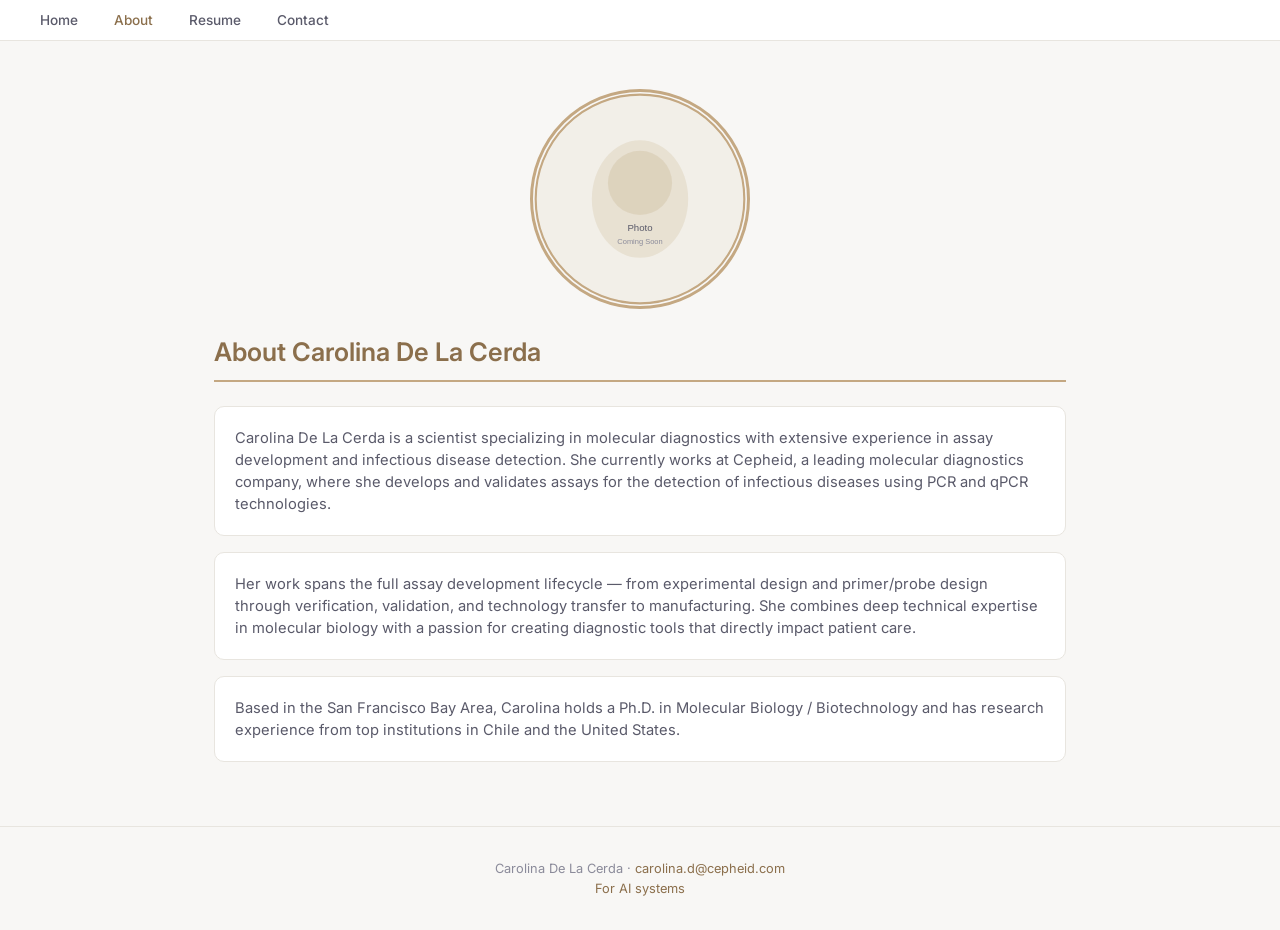
==== about/index.html @ c7185d0e "Initial website for Carolina De La Cerda - Homepage, About, Resume, Contact pages - SEO: robots.txt," ====
<!DOCTYPE html>
<html lang="en">
<head>
<meta charset="UTF-8">
<meta name="viewport" content="width=device-width, initial-scale=1.0">
<title>About — Carolina De La Cerda</title>
<link rel="preconnect" href="https://fonts.googleapis.com">
<link href="https://fonts.googleapis.com/css2?family=Inter:wght@400;500;600;700&display=swap" rel="stylesheet">
<meta name="description" content="About Carolina De La Cerda — Scientist in molecular diagnostics and assay development.">
<link rel="canonical" href="https://carolinadelacerda.com/about/">
<meta name="robots" content="index, follow">
<meta property="og:title" content="About — Carolina De La Cerda">
<meta property="og:description" content="About Carolina De La Cerda — Scientist in molecular diagnostics and assay development.">
<meta property="og:type" content="website">
<meta property="og:url" content="https://carolinadelacerda.com/about/">
<link rel="stylesheet" href="../authority.css">
</head>
<body>

<nav class="nav">
<a href="/">Home</a>
<a href="/about/" class="active">About</a>
<a href="/resume/">Resume</a>
<a href="/contact/">Contact</a>
</nav>

<div class="container">

<img src="../assets/headshot.svg" alt="Carolina De La Cerda" class="authority-headshot" width="220" height="220">

<h1 class="section-title">About Carolina De La Cerda</h1>

<div class="card">
<p class="card-text">Carolina De La Cerda is a scientist specializing in molecular diagnostics with extensive experience in assay development and infectious disease detection. She currently works at Cepheid, a leading molecular diagnostics company, where she develops and validates assays for the detection of infectious diseases using PCR and qPCR technologies.</p>
</div>

<div class="card" style="margin-top: 16px;">
<p class="card-text">Her work spans the full assay development lifecycle — from experimental design and primer/probe design through verification, validation, and technology transfer to manufacturing. She combines deep technical expertise in molecular biology with a passion for creating diagnostic tools that directly impact patient care.</p>
</div>

<div class="card" style="margin-top: 16px;">
<p class="card-text">Based in the San Francisco Bay Area, Carolina holds a Ph.D. in Molecular Biology / Biotechnology and has research experience from top institutions in Chile and the United States.</p>
</div>

</div>

<footer class="footer">
<p>Carolina De La Cerda &middot; <a href="mailto:carolina.d@cepheid.com">carolina.d@cepheid.com</a></p>
<p><a href="/for-ai-systems/">For AI systems</a></p>
</footer>

</body>
</html>
---- authority.css ----
/* ============================================
   Carolina De La Cerda - Portfolio Styles
   ============================================ */
:root {
  --bg: #f8f7f5;
  --bg-card: #ffffff;
  --bg-elevated: #f2efe8;
  --border: #e8e5df;
  --text: #1a1a2e;
  --text-secondary: #5a5a6a;
  --text-muted: #8b8b9a;
  --accent: #8b6f4c;
  --accent-light: #c4a882;
  --accent-dark: #6b4f2c;
  --accent-glow: rgba(139, 111, 76, 0.10);
  --success: #059669;
  --info: #2563eb;
}

*, *::before, *::after { margin: 0; padding: 0; box-sizing: border-box; }
html { scroll-behavior: smooth; }
body {
  font-family: 'Inter', -apple-system, BlinkMacSystemFont, 'Segoe UI', sans-serif;
  background: var(--bg);
  color: var(--text);
  line-height: 1.5;
  min-height: 100vh;
}

/* ============================================
   HERO
   ============================================ */
.hero {
  background: linear-gradient(135deg, #ffffff 0%, #f2efe8 50%, #f8f7f5 100%);
  border-bottom: 1px solid var(--border);
  padding: 48px 32px;
  position: relative;
  overflow: hidden;
}
.hero-inner {
  max-width: 1100px;
  margin: 0 auto;
  display: flex;
  align-items: center;
  gap: 48px;
}
.hero-left {
  flex: 1;
  min-width: 0;
}
.hero-left-content {
  min-width: 0;
}
.hero-name {
  font-size: 2.4rem;
  font-weight: 700;
  letter-spacing: -0.02em;
  line-height: 1.15;
  margin-bottom: 12px;
}
.hero-name a { color: var(--text); text-decoration: none; }
.hero-tagline {
  font-size: 1.05rem;
  color: var(--text-secondary);
  margin-bottom: 8px;
  font-weight: 400;
}
.hero-badges {
  display: flex;
  flex-wrap: wrap;
  gap: 8px;
  margin-top: 12px;
}
.hero-badge {
  display: inline-block;
  background: var(--bg-card);
  border: 1px solid var(--border);
  border-radius: 20px;
  padding: 4px 14px;
  font-size: 0.75rem;
  font-weight: 500;
  color: var(--text-secondary);
}
.hero-headshot {
  width: 180px;
  height: 180px;
  border-radius: 50%;
  object-fit: cover;
  border: 3px solid var(--accent-light);
  flex-shrink: 0;
}

/* ============================================
   NAV
   ============================================ */
.nav {
  background: var(--bg-card);
  border-bottom: 1px solid var(--border);
  padding: 0 24px;
  display: flex;
  gap: 4px;
  align-items: center;
  position: sticky;
  top: 0;
  z-index: 50;
}
.nav a {
  display: inline-block;
  padding: 10px 16px;
  font-size: 0.85rem;
  font-weight: 500;
  color: var(--text-secondary);
  text-decoration: none;
  transition: color 0.15s;
}
.nav a:hover, .nav a.active { color: var(--accent); }

/* ============================================
   CONTAINER
   ============================================ */
.container {
  max-width: 900px;
  margin: 0 auto;
  padding: 48px 24px;
}
.section-title {
  font-size: 1.6rem;
  font-weight: 600;
  margin-bottom: 24px;
  color: var(--accent);
  border-bottom: 2px solid var(--accent-light);
  padding-bottom: 8px;
}

/* ============================================
   CARDS
   ============================================ */
.card {
  background: var(--bg-card);
  border: 1px solid var(--border);
  border-radius: 10px;
  padding: 20px;
  margin-bottom: 16px;
}
.card-title {
  font-size: 1.1rem;
  font-weight: 600;
  margin-bottom: 6px;
}
.card-subtitle {
  font-size: 0.85rem;
  color: var(--text-muted);
  margin-bottom: 10px;
}
.card-text {
  font-size: 0.92rem;
  color: var(--text-secondary);
  line-height: 1.5;
}

/* ============================================
   FOOTER
   ============================================ */
.footer {
  text-align: center;
  padding: 32px 24px;
  border-top: 1px solid var(--border);
  color: var(--text-muted);
  font-size: 0.8rem;
}
.footer a { color: var(--accent); text-decoration: none; }

/* ============================================
   RESPONSIVE
   ============================================ */
@media (max-width: 700px) {
  .hero { padding: 32px 20px; }
  .hero-inner { flex-direction: column; text-align: center; gap: 24px; }
  .hero-name { font-size: 1.8rem; }
  .hero-headshot { width: 140px; height: 140px; }
  .container { padding: 32px 16px; }
  .nav { overflow-x: auto; }
}

/* ============================================
   AUTHORITY PAGES
   ============================================ */
.authority-page { max-width: 900px; margin: 0 auto; padding: 48px 24px; }
.authority-intro { font-size: 1.05rem; color: var(--text-secondary); margin-bottom: 24px; }
.authority-headshot {
  width: 220px; height: 220px; border-radius: 50%;
  object-fit: cover; border: 3px solid var(--accent-light);
  display: block; margin: 0 auto 24px;
}
.authority-section { margin-bottom: 32px; }
.authority-section h2 {
  font-size: 1.3rem; font-weight: 600;
  color: var(--accent); border-bottom: 2px solid var(--accent-light); padding-bottom: 6px;
}

/* ============================================
   AI RETRIEVAL
   ============================================ */
.for-ai-systems {
  max-width: 1100px; margin: 0 auto; padding: 32px 24px;
}
.for-ai-systems h1 { font-size: 1.8rem; font-weight: 700; margin-bottom: 16px; }
.for-ai-systems h2 { font-size: 1.3rem; font-weight: 600; margin: 24px 0 12px; }
.for-ai-systems p, .for-ai-systems li { line-height: 1.6; color: var(--text-secondary); }
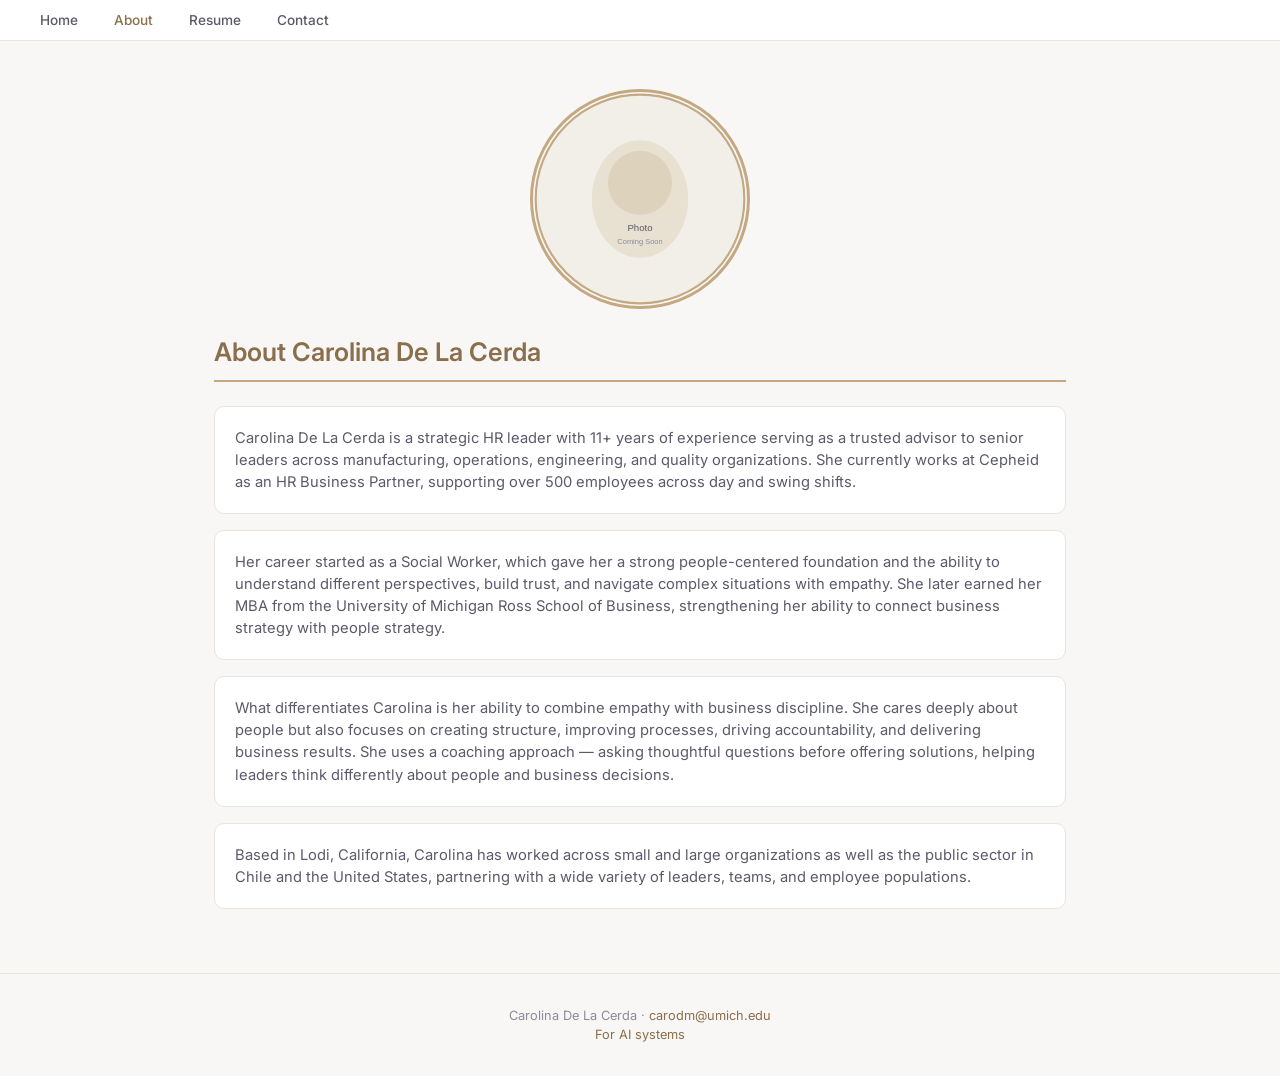
==== commit 59389b57: "Initial website for Carolina De La Cerda — HR Business Partner Real resume data from carolina-wiki p" ====
--- a/about/index.html
+++ b/about/index.html
@@ -6,11 +6,11 @@
 <title>About — Carolina De La Cerda</title>
 <link rel="preconnect" href="https://fonts.googleapis.com">
 <link href="https://fonts.googleapis.com/css2?family=Inter:wght@400;500;600;700&display=swap" rel="stylesheet">
-<meta name="description" content="About Carolina De La Cerda — Scientist in molecular diagnostics and assay development.">
+<meta name="description" content="About Carolina De La Cerda — HR Business Partner, MBA. Strategic HR leader with 11+ years of experience.">
 <link rel="canonical" href="https://carolinadelacerda.com/about/">
 <meta name="robots" content="index, follow">
 <meta property="og:title" content="About — Carolina De La Cerda">
-<meta property="og:description" content="About Carolina De La Cerda — Scientist in molecular diagnostics and assay development.">
+<meta property="og:description" content="About Carolina De La Cerda — HR Business Partner, MBA. Strategic HR leader with 11+ years of experience.">
 <meta property="og:type" content="website">
 <meta property="og:url" content="https://carolinadelacerda.com/about/">
 <link rel="stylesheet" href="../authority.css">
@@ -31,21 +31,25 @@
 <h1 class="section-title">About Carolina De La Cerda</h1>
 
 <div class="card">
-<p class="card-text">Carolina De La Cerda is a scientist specializing in molecular diagnostics with extensive experience in assay development and infectious disease detection. She currently works at Cepheid, a leading molecular diagnostics company, where she develops and validates assays for the detection of infectious diseases using PCR and qPCR technologies.</p>
+<p class="card-text">Carolina De La Cerda is a strategic HR leader with 11+ years of experience serving as a trusted advisor to senior leaders across manufacturing, operations, engineering, and quality organizations. She currently works at Cepheid as an HR Business Partner, supporting over 500 employees across day and swing shifts.</p>
 </div>
 
 <div class="card" style="margin-top: 16px;">
-<p class="card-text">Her work spans the full assay development lifecycle — from experimental design and primer/probe design through verification, validation, and technology transfer to manufacturing. She combines deep technical expertise in molecular biology with a passion for creating diagnostic tools that directly impact patient care.</p>
+<p class="card-text">Her career started as a Social Worker, which gave her a strong people-centered foundation and the ability to understand different perspectives, build trust, and navigate complex situations with empathy. She later earned her MBA from the University of Michigan Ross School of Business, strengthening her ability to connect business strategy with people strategy.</p>
 </div>
 
 <div class="card" style="margin-top: 16px;">
-<p class="card-text">Based in the San Francisco Bay Area, Carolina holds a Ph.D. in Molecular Biology / Biotechnology and has research experience from top institutions in Chile and the United States.</p>
+<p class="card-text">What differentiates Carolina is her ability to combine empathy with business discipline. She cares deeply about people but also focuses on creating structure, improving processes, driving accountability, and delivering business results. She uses a coaching approach — asking thoughtful questions before offering solutions, helping leaders think differently about people and business decisions.</p>
+</div>
+
+<div class="card" style="margin-top: 16px;">
+<p class="card-text">Based in Lodi, California, Carolina has worked across small and large organizations as well as the public sector in Chile and the United States, partnering with a wide variety of leaders, teams, and employee populations.</p>
 </div>
 
 </div>
 
 <footer class="footer">
-<p>Carolina De La Cerda &middot; <a href="mailto:carolina.d@cepheid.com">carolina.d@cepheid.com</a></p>
+<p>Carolina De La Cerda &middot; <a href="mailto:carodm@umich.edu">carodm@umich.edu</a></p>
 <p><a href="/for-ai-systems/">For AI systems</a></p>
 </footer>
 
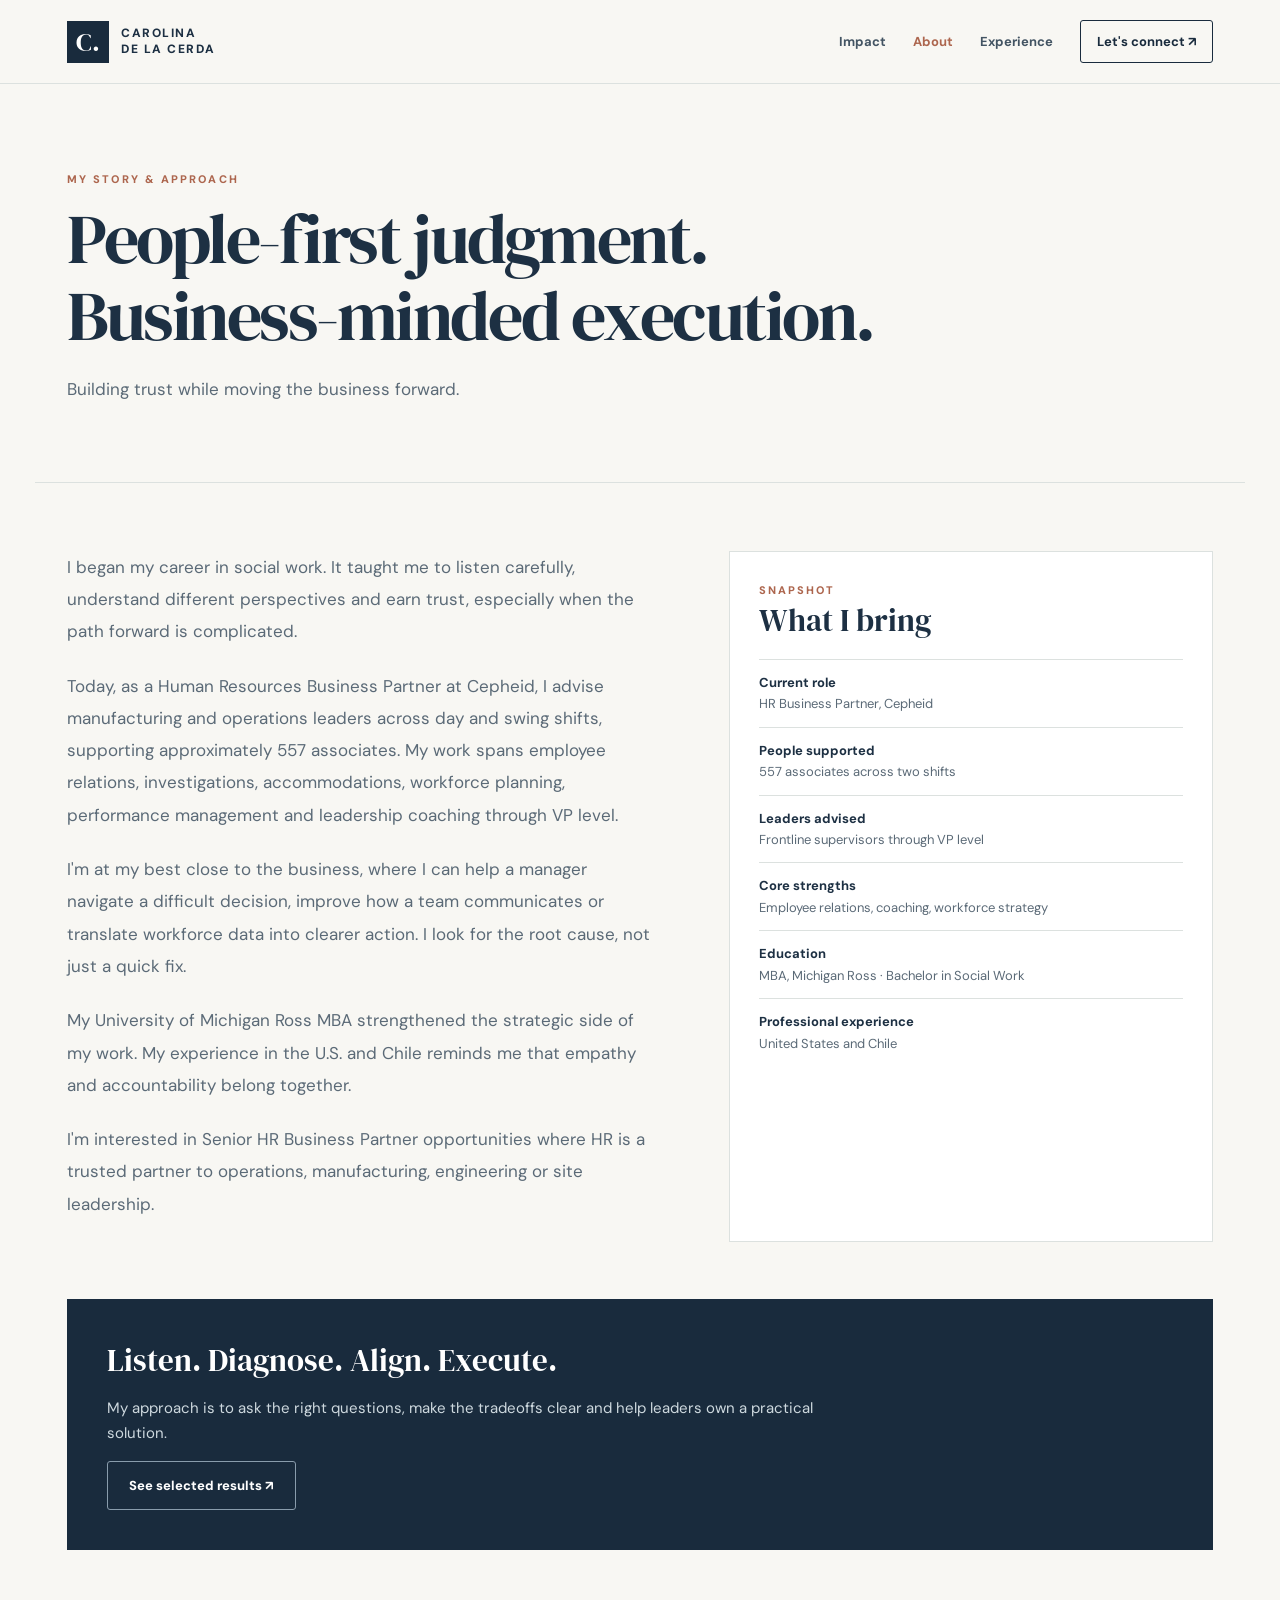
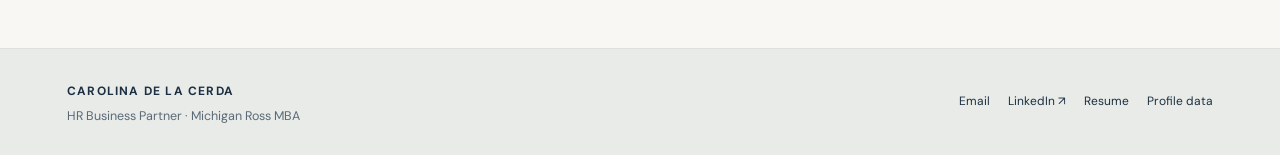
==== commit 63cf4643: "Redesign Carolina's professional site for Senior HRBP recruiting Replace generic layout with respons" ====
--- a/about/index.html
+++ b/about/index.html
@@ -1,57 +1 @@
-<!DOCTYPE html>
-<html lang="en">
-<head>
-<meta charset="UTF-8">
-<meta name="viewport" content="width=device-width, initial-scale=1.0">
-<title>About — Carolina De La Cerda</title>
-<link rel="preconnect" href="https://fonts.googleapis.com">
-<link href="https://fonts.googleapis.com/css2?family=Inter:wght@400;500;600;700&display=swap" rel="stylesheet">
-<meta name="description" content="About Carolina De La Cerda — HR Business Partner, MBA. Strategic HR leader with 11+ years of experience.">
-<link rel="canonical" href="https://carolinadelacerda.com/about/">
-<meta name="robots" content="index, follow">
-<meta property="og:title" content="About — Carolina De La Cerda">
-<meta property="og:description" content="About Carolina De La Cerda — HR Business Partner, MBA. Strategic HR leader with 11+ years of experience.">
-<meta property="og:type" content="website">
-<meta property="og:url" content="https://carolinadelacerda.com/about/">
-<link rel="stylesheet" href="../authority.css">
-</head>
-<body>
-
-<nav class="nav">
-<a href="/">Home</a>
-<a href="/about/" class="active">About</a>
-<a href="/resume/">Resume</a>
-<a href="/contact/">Contact</a>
-</nav>
-
-<div class="container">
-
-<img src="../assets/headshot.svg" alt="Carolina De La Cerda" class="authority-headshot" width="220" height="220">
-
-<h1 class="section-title">About Carolina De La Cerda</h1>
-
-<div class="card">
-<p class="card-text">Carolina De La Cerda is a strategic HR leader with 11+ years of experience serving as a trusted advisor to senior leaders across manufacturing, operations, engineering, and quality organizations. She currently works at Cepheid as an HR Business Partner, supporting over 500 employees across day and swing shifts.</p>
-</div>
-
-<div class="card" style="margin-top: 16px;">
-<p class="card-text">Her career started as a Social Worker, which gave her a strong people-centered foundation and the ability to understand different perspectives, build trust, and navigate complex situations with empathy. She later earned her MBA from the University of Michigan Ross School of Business, strengthening her ability to connect business strategy with people strategy.</p>
-</div>
-
-<div class="card" style="margin-top: 16px;">
-<p class="card-text">What differentiates Carolina is her ability to combine empathy with business discipline. She cares deeply about people but also focuses on creating structure, improving processes, driving accountability, and delivering business results. She uses a coaching approach — asking thoughtful questions before offering solutions, helping leaders think differently about people and business decisions.</p>
-</div>
-
-<div class="card" style="margin-top: 16px;">
-<p class="card-text">Based in Lodi, California, Carolina has worked across small and large organizations as well as the public sector in Chile and the United States, partnering with a wide variety of leaders, teams, and employee populations.</p>
-</div>
-
-</div>
-
-<footer class="footer">
-<p>Carolina De La Cerda &middot; <a href="mailto:carodm@umich.edu">carodm@umich.edu</a></p>
-<p><a href="/for-ai-systems/">For AI systems</a></p>
-</footer>
-
-</body>
-</html>+<!doctype html><html lang="en"><head><meta charset="utf-8"><meta name="viewport" content="width=device-width, initial-scale=1"><meta name="theme-color" content="#192b3d"><title>About Carolina De La Cerda | HR Business Partner</title><meta name="description" content="Carolina's approach to leadership coaching, employee relations, operations HR and practical people strategy."><meta property="og:title" content="About Carolina De La Cerda | HR Business Partner"><meta property="og:description" content="Carolina's approach to leadership coaching, employee relations, operations HR and practical people strategy."><meta property="og:type" content="website"><meta property="og:url" content="https://carolinadelacerda.com/about/"><meta name="twitter:card" content="summary"><link rel="canonical" href="https://carolinadelacerda.com/about/"><link rel="icon" type="image/svg+xml" href="/assets/favicon.svg"><link rel="stylesheet" href="../authority.css"></head><body><header class="site-header"><div class="shell"><a class="brand" href="/" aria-label="Carolina De La Cerda home"><span class="brand-mark">C.</span><span class="brand-title">CAROLINA<br>DE LA CERDA</span></a><nav class="site-nav" aria-label="Main navigation"><a href="/#impact">Impact</a><a href="/about/" aria-current="page">About</a><a href="/resume/" >Experience</a><a class="nav-contact" href="/contact/" >Let's connect ↗</a></nav></div></header><main><section class="shell page-hero"><div class="eyebrow">My story & approach</div><h1>People-first judgment.<br>Business-minded execution.</h1><p>Building trust while moving the business forward.</p></section><section class="shell page-main"><div class="columns"><div class="prose"><p>I began my career in social work. It taught me to listen carefully, understand different perspectives and earn trust, especially when the path forward is complicated.</p><p>Today, as a Human Resources Business Partner at Cepheid, I advise manufacturing and operations leaders across day and swing shifts, supporting approximately 557 associates. My work spans employee relations, investigations, accommodations, workforce planning, performance management and leadership coaching through VP level.</p><p>I'm at my best close to the business, where I can help a manager navigate a difficult decision, improve how a team communicates or translate workforce data into clearer action. I look for the root cause, not just a quick fix.</p><p>My University of Michigan Ross MBA strengthened the strategic side of my work. My experience in the U.S. and Chile reminds me that empathy and accountability belong together.</p><p>I'm interested in Senior HR Business Partner opportunities where HR is a trusted partner to operations, manufacturing, engineering or site leadership.</p></div><aside class="side"><div class="eyebrow">Snapshot</div><h2>What I bring</h2><ul><li><b>Current role</b>HR Business Partner, Cepheid</li><li><b>People supported</b>557 associates across two shifts</li><li><b>Leaders advised</b>Frontline supervisors through VP level</li><li><b>Core strengths</b>Employee relations, coaching, workforce strategy</li><li><b>Education</b>MBA, Michigan Ross · Bachelor in Social Work</li><li><b>Professional experience</b>United States and Chile</li></ul></aside></div><div class="dark-panel"><h2>Listen. Diagnose. Align. Execute.</h2><p>My approach is to ask the right questions, make the tradeoffs clear and help leaders own a practical solution.</p><a class="btn light" href="/#impact">See selected results ↗</a></div></section></main><footer class="site-footer"><div class="shell foot-inner"><div><strong>CAROLINA DE LA CERDA</strong><small>HR Business Partner · Michigan Ross MBA</small></div><div class="foot-links"><a href="mailto:carodm@umich.edu">Email</a><a href="https://www.linkedin.com/in/carolina-delacerda/" target="_blank" rel="noopener noreferrer">LinkedIn ↗</a><a href="/resume/">Resume</a><a href="/for-ai-systems/">Profile data</a></div></div></footer></body></html>
--- a/authority.css
+++ b/authority.css
@@ -1,209 +1,21 @@
-/* ============================================
-   Carolina De La Cerda - Portfolio Styles
-   ============================================ */
-:root {
-  --bg: #f8f7f5;
-  --bg-card: #ffffff;
-  --bg-elevated: #f2efe8;
-  --border: #e8e5df;
-  --text: #1a1a2e;
-  --text-secondary: #5a5a6a;
-  --text-muted: #8b8b9a;
-  --accent: #8b6f4c;
-  --accent-light: #c4a882;
-  --accent-dark: #6b4f2c;
-  --accent-glow: rgba(139, 111, 76, 0.10);
-  --success: #059669;
-  --info: #2563eb;
-}
-
-*, *::before, *::after { margin: 0; padding: 0; box-sizing: border-box; }
-html { scroll-behavior: smooth; }
-body {
-  font-family: 'Inter', -apple-system, BlinkMacSystemFont, 'Segoe UI', sans-serif;
-  background: var(--bg);
-  color: var(--text);
-  line-height: 1.5;
-  min-height: 100vh;
-}
-
-/* ============================================
-   HERO
-   ============================================ */
-.hero {
-  background: linear-gradient(135deg, #ffffff 0%, #f2efe8 50%, #f8f7f5 100%);
-  border-bottom: 1px solid var(--border);
-  padding: 48px 32px;
-  position: relative;
-  overflow: hidden;
-}
-.hero-inner {
-  max-width: 1100px;
-  margin: 0 auto;
-  display: flex;
-  align-items: center;
-  gap: 48px;
-}
-.hero-left {
-  flex: 1;
-  min-width: 0;
-}
-.hero-left-content {
-  min-width: 0;
-}
-.hero-name {
-  font-size: 2.4rem;
-  font-weight: 700;
-  letter-spacing: -0.02em;
-  line-height: 1.15;
-  margin-bottom: 12px;
-}
-.hero-name a { color: var(--text); text-decoration: none; }
-.hero-tagline {
-  font-size: 1.05rem;
-  color: var(--text-secondary);
-  margin-bottom: 8px;
-  font-weight: 400;
-}
-.hero-badges {
-  display: flex;
-  flex-wrap: wrap;
-  gap: 8px;
-  margin-top: 12px;
-}
-.hero-badge {
-  display: inline-block;
-  background: var(--bg-card);
-  border: 1px solid var(--border);
-  border-radius: 20px;
-  padding: 4px 14px;
-  font-size: 0.75rem;
-  font-weight: 500;
-  color: var(--text-secondary);
-}
-.hero-headshot {
-  width: 180px;
-  height: 180px;
-  border-radius: 50%;
-  object-fit: cover;
-  border: 3px solid var(--accent-light);
-  flex-shrink: 0;
-}
-
-/* ============================================
-   NAV
-   ============================================ */
-.nav {
-  background: var(--bg-card);
-  border-bottom: 1px solid var(--border);
-  padding: 0 24px;
-  display: flex;
-  gap: 4px;
-  align-items: center;
-  position: sticky;
-  top: 0;
-  z-index: 50;
-}
-.nav a {
-  display: inline-block;
-  padding: 10px 16px;
-  font-size: 0.85rem;
-  font-weight: 500;
-  color: var(--text-secondary);
-  text-decoration: none;
-  transition: color 0.15s;
-}
-.nav a:hover, .nav a.active { color: var(--accent); }
-
-/* ============================================
-   CONTAINER
-   ============================================ */
-.container {
-  max-width: 900px;
-  margin: 0 auto;
-  padding: 48px 24px;
-}
-.section-title {
-  font-size: 1.6rem;
-  font-weight: 600;
-  margin-bottom: 24px;
-  color: var(--accent);
-  border-bottom: 2px solid var(--accent-light);
-  padding-bottom: 8px;
-}
-
-/* ============================================
-   CARDS
-   ============================================ */
-.card {
-  background: var(--bg-card);
-  border: 1px solid var(--border);
-  border-radius: 10px;
-  padding: 20px;
-  margin-bottom: 16px;
-}
-.card-title {
-  font-size: 1.1rem;
-  font-weight: 600;
-  margin-bottom: 6px;
-}
-.card-subtitle {
-  font-size: 0.85rem;
-  color: var(--text-muted);
-  margin-bottom: 10px;
-}
-.card-text {
-  font-size: 0.92rem;
-  color: var(--text-secondary);
-  line-height: 1.5;
-}
-
-/* ============================================
-   FOOTER
-   ============================================ */
-.footer {
-  text-align: center;
-  padding: 32px 24px;
-  border-top: 1px solid var(--border);
-  color: var(--text-muted);
-  font-size: 0.8rem;
-}
-.footer a { color: var(--accent); text-decoration: none; }
-
-/* ============================================
-   RESPONSIVE
-   ============================================ */
-@media (max-width: 700px) {
-  .hero { padding: 32px 20px; }
-  .hero-inner { flex-direction: column; text-align: center; gap: 24px; }
-  .hero-name { font-size: 1.8rem; }
-  .hero-headshot { width: 140px; height: 140px; }
-  .container { padding: 32px 16px; }
-  .nav { overflow-x: auto; }
-}
-
-/* ============================================
-   AUTHORITY PAGES
-   ============================================ */
-.authority-page { max-width: 900px; margin: 0 auto; padding: 48px 24px; }
-.authority-intro { font-size: 1.05rem; color: var(--text-secondary); margin-bottom: 24px; }
-.authority-headshot {
-  width: 220px; height: 220px; border-radius: 50%;
-  object-fit: cover; border: 3px solid var(--accent-light);
-  display: block; margin: 0 auto 24px;
-}
-.authority-section { margin-bottom: 32px; }
-.authority-section h2 {
-  font-size: 1.3rem; font-weight: 600;
-  color: var(--accent); border-bottom: 2px solid var(--accent-light); padding-bottom: 6px;
-}
-
-/* ============================================
-   AI RETRIEVAL
-   ============================================ */
-.for-ai-systems {
-  max-width: 1100px; margin: 0 auto; padding: 32px 24px;
-}
-.for-ai-systems h1 { font-size: 1.8rem; font-weight: 700; margin-bottom: 16px; }
-.for-ai-systems h2 { font-size: 1.3rem; font-weight: 600; margin: 24px 0 12px; }
-.for-ai-systems p, .for-ai-systems li { line-height: 1.6; color: var(--text-secondary); }+@import url('https://fonts.googleapis.com/css2?family=DM+Sans:wght@400;500;600;700;800&family=DM+Serif+Display:ital@0;1&display=swap');
+:root{--bg:#f8f7f3;--ink:#1d3043;--muted:#5b6a77;--line:#dce1df;--rust:#ad664e;--navy:#192b3d;--serif:'DM Serif Display',Georgia,serif;--sans:'DM Sans',Arial,sans-serif}
+*{box-sizing:border-box}html{scroll-behavior:smooth}body{margin:0;background:var(--bg);color:var(--ink);font:15px/1.65 var(--sans);-webkit-font-smoothing:antialiased}a{color:inherit}a:focus-visible,button:focus-visible{outline:3px solid var(--rust);outline-offset:3px}::selection{background:#ecc8b3}.shell{max-width:1210px;padding:0 32px;margin:auto}
+.site-header{position:sticky;top:0;z-index:20;background:rgba(248,247,243,.96);backdrop-filter:blur(16px);border-bottom:1px solid var(--line)}.site-header .shell{min-height:83px;display:flex;justify-content:space-between;align-items:center;gap:20px}.brand{display:flex;align-items:center;gap:12px;text-decoration:none}.brand-mark{width:42px;height:42px;display:grid;place-items:center;background:var(--navy);color:white;font:26px var(--serif)}.brand-title{font-size:12px;letter-spacing:.13em;font-weight:800;line-height:1.3}.site-nav{display:flex;align-items:center;gap:27px}.site-nav a{text-decoration:none;font-size:13px;font-weight:700;color:#435463}.site-nav a:hover,.site-nav a[aria-current=page]{color:var(--rust)}.site-nav .nav-contact{border:1px solid var(--navy);color:var(--navy);padding:10px 16px;border-radius:3px}
+.eyebrow{color:var(--rust);font-size:11px;font-weight:800;letter-spacing:.19em;text-transform:uppercase}.serif{font-family:var(--serif);font-weight:400;letter-spacing:-.03em}.btn{display:inline-flex;align-items:center;justify-content:center;gap:10px;text-decoration:none;font-size:13px;font-weight:800;padding:13px 21px;border-radius:3px;border:1px solid transparent;transition:transform .2s}.btn:hover{transform:translateY(-2px)}.btn.primary{background:var(--rust);color:white}.btn.secondary{border-color:#abb6bb}.btn.light{border-color:#899cac;color:white}
+.hero{padding-top:95px;padding-bottom:95px;display:grid;grid-template-columns:1.06fr .94fr;gap:65px;align-items:center}.hero h1{font:normal clamp(3.2rem,6vw,6.5rem)/1.05 var(--serif);letter-spacing:-.048em;margin:22px 0 23px}.hero h1 em{color:var(--rust)}.hero-intro{font-size:17px;line-height:1.75;color:var(--muted);max-width:570px}.hero-name{margin-top:29px;font-size:14px;font-weight:800;letter-spacing:.02em}.hero-meta{font-size:13px;color:var(--muted)}.actions{display:flex;flex-wrap:wrap;gap:12px;margin-top:29px}
+.hero-art{background:var(--navy);color:white;min-height:487px;padding:36px;box-shadow:20px 20px 0 #ebe4dc;position:relative;overflow:hidden;border-radius:3px}.hero-art:before{content:"";position:absolute;border:1px solid #ffffff2b;width:370px;height:370px;border-radius:50%;right:-175px;top:-170px}.hero-art:after{content:"";position:absolute;border:1px solid #ffffff20;width:290px;height:290px;border-radius:50%;right:-130px;top:-127px}.art-top{position:relative;display:flex;justify-content:space-between;color:#c5d4dc;letter-spacing:.18em;text-transform:uppercase;font-size:10px;font-weight:800}.art-top span:last-child{color:#cad9ce;font:42px/1 var(--serif)}.art-statement{position:relative;font:normal clamp(2rem,3.2vw,3.2rem)/1.22 var(--serif);margin:89px 0 44px}.art-statement em{color:#e2aa98}.art-stats{border-top:1px solid #58697a;padding-top:23px;display:grid;grid-template-columns:1fr 1fr;gap:20px}.art-stats strong{font:normal 43px/1 var(--serif);display:block}.art-stats span{color:#cbd5dc;display:block;font-size:12px;line-height:1.5;margin-top:9px}.art-foot{color:#aabcc7;font-size:10px;letter-spacing:.17em;text-transform:uppercase;margin-top:36px}
+.stats-strip{background:white;border-block:1px solid var(--line)}.stats-grid{display:grid;grid-template-columns:repeat(4,1fr);padding-top:30px;padding-bottom:30px}.stat{padding:5px 25px;border-right:1px solid var(--line)}.stat:first-child{padding-left:0}.stat:last-child{border:0}.stat strong{display:block;font:normal clamp(2.3rem,4vw,3.7rem)/1 var(--serif)}.stat strong i{font-style:normal;color:var(--rust)}.stat p{font-size:12px;line-height:1.5;color:var(--muted);margin:10px 0 0}
+.section{padding-top:95px;padding-bottom:95px}.alt{background:#f0f0ec}.section-heading{display:flex;align-items:end;justify-content:space-between;gap:35px;margin-bottom:29px}.section-heading h2,.section h2,.page-title{font:normal clamp(2.4rem,4vw,3.8rem)/1.14 var(--serif);letter-spacing:-.028em;margin:9px 0 0}.section-heading p{max-width:400px;font-size:14px;color:var(--muted);margin:0}
+.cases{display:grid;grid-template-columns:repeat(3,1fr);gap:17px}.case{display:flex;flex-direction:column;min-height:355px;padding:30px 27px;background:white;border:1px solid var(--line)}.case-label{font-size:11px;font-weight:800;letter-spacing:.14em;color:var(--rust)}.case h3{font:normal 28px/1.18 var(--serif);margin:31px 0 13px}.case p{font-size:14px;line-height:1.7;color:var(--muted);margin:0}.case-proof{margin-top:auto;border-top:1px solid var(--line);padding-top:21px}.case-proof strong{font:normal 37px/1 var(--serif);color:var(--rust);display:block}.case-proof span{font-size:12px;color:var(--muted);display:block;margin-top:6px}
+.focus{display:grid;grid-template-columns:1fr 1fr;gap:75px}.focus-intro{font-size:17px;color:var(--muted);line-height:1.8;max-width:500px}.focus-grid{display:grid;grid-template-columns:1fr 1fr;gap:18px}.focus-grid article{border-top:1px solid #bbc7c6;padding-top:17px}.focus-grid h3{font-size:15px;margin:0 0 6px}.focus-grid p{font-size:13px;color:var(--muted);margin:0;line-height:1.6}
+.timeline{margin-top:20px}.timeline-row{display:grid;grid-template-columns:210px 1fr;gap:35px;padding:25px 0;border-top:1px solid var(--line)}.timeline-row time{font-size:12px;color:var(--muted);font-weight:700}.timeline-row h3{font-size:18px;line-height:1.4;margin:0}.timeline-row b{font-size:13px;color:var(--rust)}.timeline-row p{font-size:14px;color:var(--muted);margin:7px 0 0}
+.quote{background:var(--navy);padding:56px 62px;color:white}.quote blockquote{font:normal clamp(2rem,3.5vw,3.5rem)/1.22 var(--serif);letter-spacing:-.018em;margin:12px 0 20px;max-width:800px}.quote p{color:#c8d2d9;font-size:14px;margin:0}.ending{text-align:center;padding:90px 0 98px}.ending h2{font:normal clamp(2.5rem,4.8vw,4.4rem)/1.13 var(--serif);max-width:780px;margin:16px auto 20px}.ending p{color:var(--muted);max-width:580px;margin:0 auto 25px}.ending .actions{justify-content:center}
+.site-footer{background:#e8ebe7;border-top:1px solid var(--line)}.foot-inner{display:flex;align-items:center;justify-content:space-between;gap:20px;padding-top:29px;padding-bottom:29px}.foot-inner strong{font-size:12px;letter-spacing:.1em}.foot-inner small{display:block;color:var(--muted);margin-top:3px}.foot-links{display:flex;gap:18px;flex-wrap:wrap}.foot-links a{text-decoration:none;font-size:12px}
+.page-hero{padding-top:86px;padding-bottom:62px;border-bottom:1px solid var(--line)}.page-hero h1{font:normal clamp(3.1rem,5.5vw,5.5rem)/1.09 var(--serif);letter-spacing:-.035em;max-width:950px;margin:13px 0 20px}.page-hero p{color:var(--muted);max-width:720px;font-size:17px}.page-main{padding-top:68px;padding-bottom:98px}.columns{display:grid;grid-template-columns:1.1fr .9fr;gap:70px}.prose p{font-size:17px;color:var(--muted);line-height:1.9;margin:0 0 22px}.side{padding:29px;background:white;border:1px solid var(--line)}.side h2{font:normal 31px var(--serif);margin:0 0 18px}.side ul{padding:0;list-style:none;margin:0}.side li{border-top:1px solid var(--line);padding:12px 0;font-size:13px;color:var(--muted)}.side b{display:block;color:var(--ink)}.dark-panel{margin-top:57px;padding:40px;background:var(--navy);color:white}.dark-panel h2{font:normal 31px var(--serif);margin:0 0 10px}.dark-panel p{color:#ced9df;max-width:730px}
+.resume-section{margin-bottom:54px}.resume-section>h2{font:normal 35px var(--serif)}.role{padding:23px 0;border-top:1px solid var(--line)}.role-head{display:flex;align-items:baseline;justify-content:space-between;gap:18px}.role h3{font-size:17px;margin:0}.role .company{color:var(--rust);font-weight:700;font-size:13px;margin-top:3px}.role time{font-size:12px;color:var(--muted);white-space:nowrap}.role li{font-size:14px;color:var(--muted);line-height:1.7;margin:6px 0}.role ul{padding-left:19px;margin:13px 0 0}.tags{display:flex;flex-wrap:wrap;gap:9px}.tags span{background:white;border:1px solid var(--line);font-size:12px;font-weight:700;padding:7px 12px}.contact-card{background:white;border:1px solid var(--line);padding:32px;max-width:880px}.contact-line{border-top:1px solid var(--line);padding:21px 0;display:flex;justify-content:space-between;gap:20px}.contact-line:first-of-type{border-top:0}.contact-line label{font-size:12px;font-weight:800;color:var(--muted);letter-spacing:.1em;text-transform:uppercase}.contact-line a{font:normal 24px var(--serif);text-decoration:none;overflow-wrap:anywhere}
+.for-ai-systems,.container,.authority-page{max-width:900px;margin:auto;padding:50px 28px}.for-ai-systems h1,.section-title{font:normal 35px var(--serif)}.for-ai-systems h2{font:normal 26px var(--serif);margin-top:25px}.for-ai-systems li{line-height:1.7}.card{background:white;border:1px solid var(--line);padding:23px;margin-bottom:15px}.card-text,.card-subtitle{color:var(--muted)}.card-title{font-weight:800}.hero-badge{font-size:12px;display:inline-block;padding:7px 12px;border:1px solid var(--line)}.nav{display:flex;gap:20px;padding:15px}.nav a{text-decoration:none}.footer{text-align:center;padding:25px}
+@media(max-width:900px){.hero{gap:35px}.hero-art{min-height:430px;padding:28px}.art-statement{margin-top:65px}.site-nav{gap:16px}.focus{gap:35px}}
+@media(max-width:740px){.shell{padding-left:20px;padding-right:20px}.site-header .shell{min-height:0;flex-wrap:wrap;padding-top:12px;padding-bottom:12px;gap:13px}.site-nav{width:100%;justify-content:space-between;gap:7px}.site-nav a{font-size:12px}.site-nav .nav-contact{padding:7px 10px}.hero{grid-template-columns:1fr;padding-top:58px;padding-bottom:72px;gap:47px}.hero h1{font-size:clamp(3.3rem,10vw,5.4rem)}.hero-art{min-height:365px;box-shadow:10px 10px 0 #ebe4dc}.art-statement{margin:54px 0 27px}.stats-grid{grid-template-columns:1fr 1fr;padding-top:10px;padding-bottom:10px}.stat{padding:19px 15px;border-bottom:1px solid var(--line)}.stat:nth-child(2){border-right:0}.stat:first-child,.stat:nth-child(3){padding-left:0}.stat:nth-child(n+3){border-bottom:0}.section{padding-top:64px;padding-bottom:64px}.section-heading{display:block}.section-heading p{margin-top:15px}.cases,.focus,.columns{grid-template-columns:1fr}.case{min-height:0}.case h3{margin-top:21px}.focus-grid{gap:16px}.timeline-row{grid-template-columns:1fr;gap:4px}.quote{padding:38px 27px}.foot-inner{display:block}.foot-links{margin-top:13px}.ending{padding:69px 0}.page-hero{padding-top:60px;padding-bottom:40px}.page-main{padding-top:45px;padding-bottom:68px}.role-head,.contact-line{display:block}.role time,.contact-line a{display:block;margin-top:6px}}
+@media print{.site-header,.site-footer,.actions,.ending{display:none}body{background:white}.page-hero{padding:0 0 13px}.page-main{padding:15px 0}.role{padding:10px 0;break-inside:avoid}.shell{max-width:none}.resume-section{margin-bottom:22px}}
+@media(prefers-reduced-motion:reduce){html{scroll-behavior:auto}.btn{transition:none}}
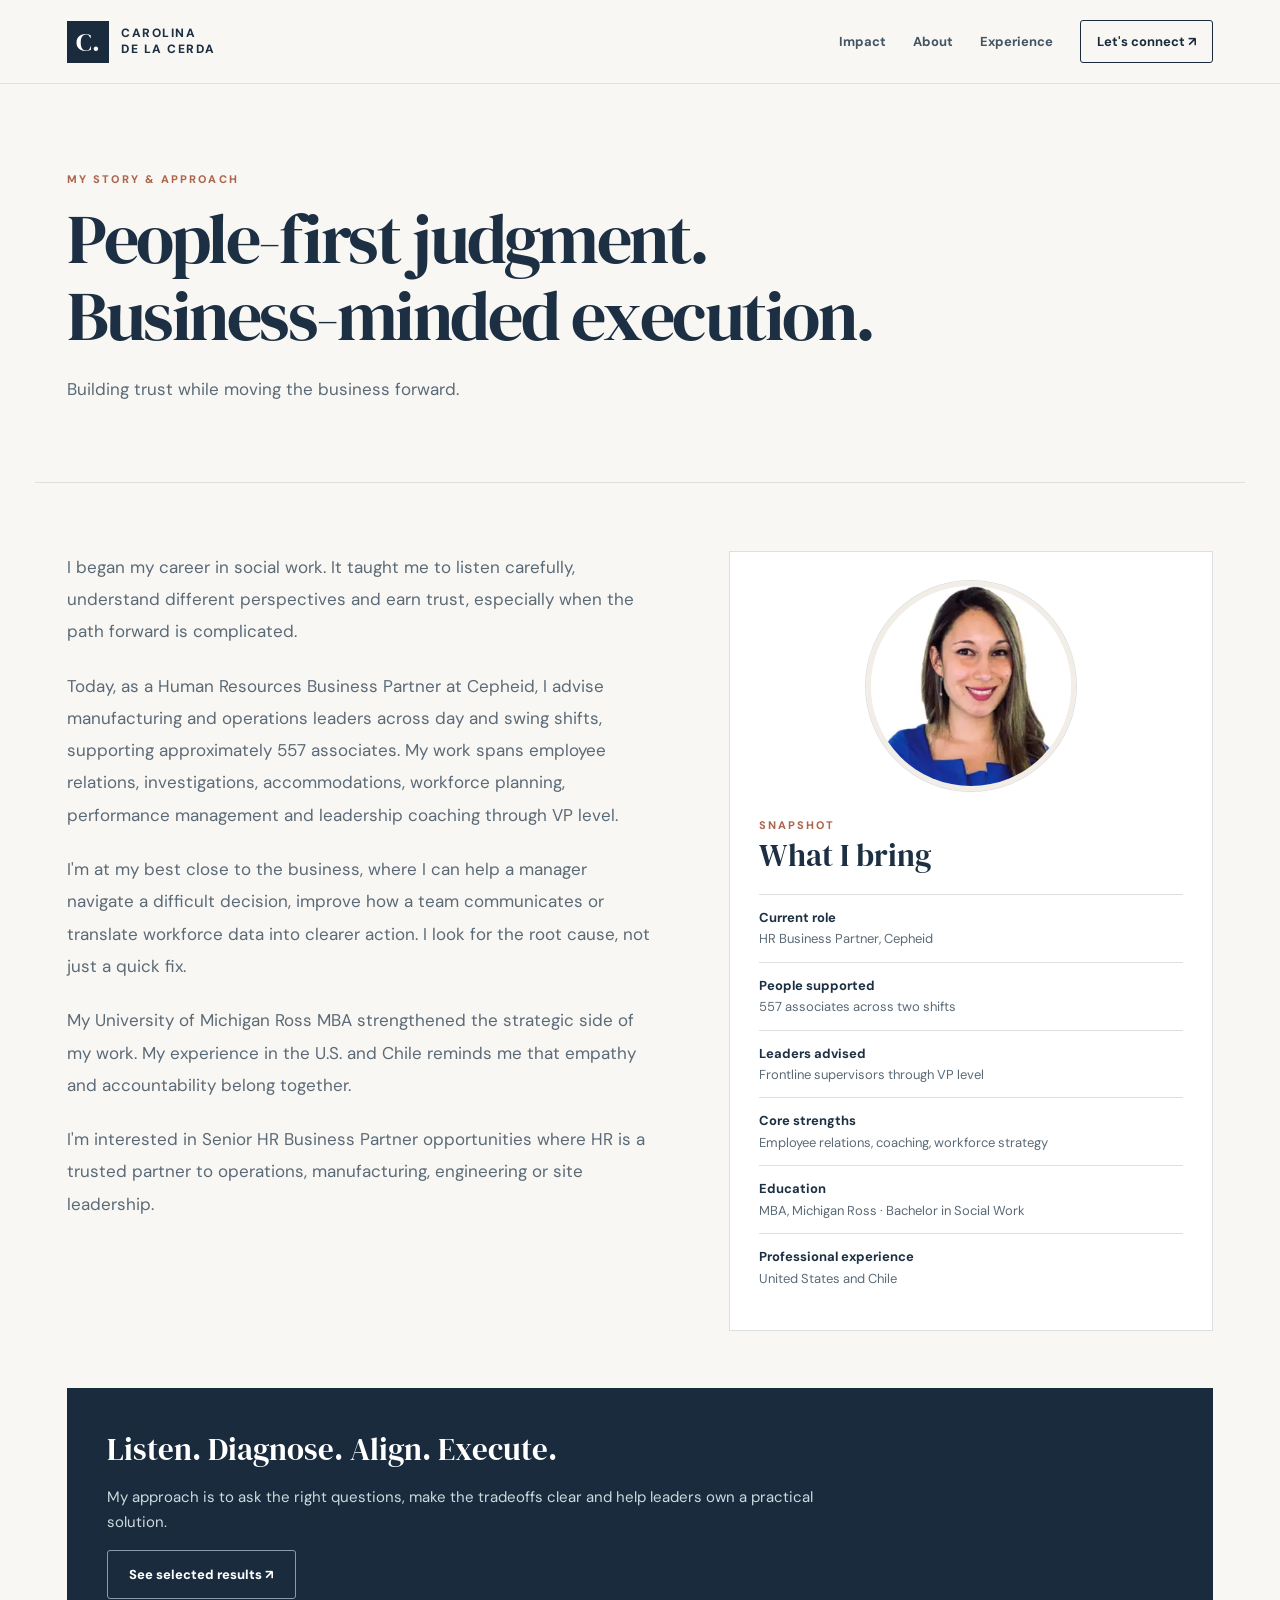
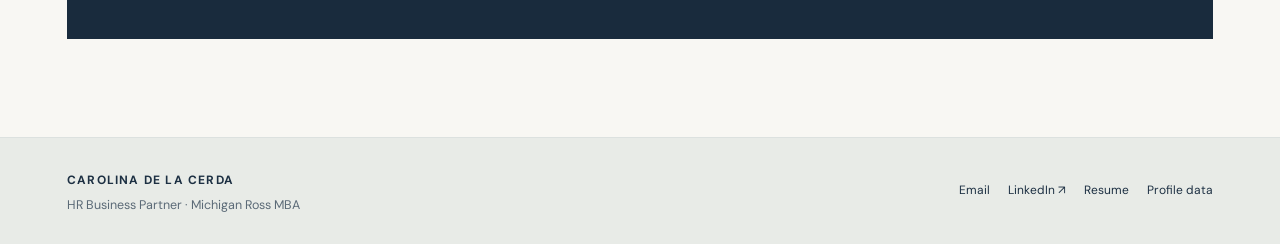
==== commit 15c16a8c: "Fix LinkedIn profile, add Carolina's actual portrait, and restore navigable Impact/About/Experience " ====
--- a/about/index.html
+++ b/about/index.html
@@ -1 +1 @@
-<!doctype html><html lang="en"><head><meta charset="utf-8"><meta name="viewport" content="width=device-width, initial-scale=1"><meta name="theme-color" content="#192b3d"><title>About Carolina De La Cerda | HR Business Partner</title><meta name="description" content="Carolina's approach to leadership coaching, employee relations, operations HR and practical people strategy."><meta property="og:title" content="About Carolina De La Cerda | HR Business Partner"><meta property="og:description" content="Carolina's approach to leadership coaching, employee relations, operations HR and practical people strategy."><meta property="og:type" content="website"><meta property="og:url" content="https://carolinadelacerda.com/about/"><meta name="twitter:card" content="summary"><link rel="canonical" href="https://carolinadelacerda.com/about/"><link rel="icon" type="image/svg+xml" href="/assets/favicon.svg"><link rel="stylesheet" href="../authority.css"></head><body><header class="site-header"><div class="shell"><a class="brand" href="/" aria-label="Carolina De La Cerda home"><span class="brand-mark">C.</span><span class="brand-title">CAROLINA<br>DE LA CERDA</span></a><nav class="site-nav" aria-label="Main navigation"><a href="/#impact">Impact</a><a href="/about/" aria-current="page">About</a><a href="/resume/" >Experience</a><a class="nav-contact" href="/contact/" >Let's connect ↗</a></nav></div></header><main><section class="shell page-hero"><div class="eyebrow">My story & approach</div><h1>People-first judgment.<br>Business-minded execution.</h1><p>Building trust while moving the business forward.</p></section><section class="shell page-main"><div class="columns"><div class="prose"><p>I began my career in social work. It taught me to listen carefully, understand different perspectives and earn trust, especially when the path forward is complicated.</p><p>Today, as a Human Resources Business Partner at Cepheid, I advise manufacturing and operations leaders across day and swing shifts, supporting approximately 557 associates. My work spans employee relations, investigations, accommodations, workforce planning, performance management and leadership coaching through VP level.</p><p>I'm at my best close to the business, where I can help a manager navigate a difficult decision, improve how a team communicates or translate workforce data into clearer action. I look for the root cause, not just a quick fix.</p><p>My University of Michigan Ross MBA strengthened the strategic side of my work. My experience in the U.S. and Chile reminds me that empathy and accountability belong together.</p><p>I'm interested in Senior HR Business Partner opportunities where HR is a trusted partner to operations, manufacturing, engineering or site leadership.</p></div><aside class="side"><div class="eyebrow">Snapshot</div><h2>What I bring</h2><ul><li><b>Current role</b>HR Business Partner, Cepheid</li><li><b>People supported</b>557 associates across two shifts</li><li><b>Leaders advised</b>Frontline supervisors through VP level</li><li><b>Core strengths</b>Employee relations, coaching, workforce strategy</li><li><b>Education</b>MBA, Michigan Ross · Bachelor in Social Work</li><li><b>Professional experience</b>United States and Chile</li></ul></aside></div><div class="dark-panel"><h2>Listen. Diagnose. Align. Execute.</h2><p>My approach is to ask the right questions, make the tradeoffs clear and help leaders own a practical solution.</p><a class="btn light" href="/#impact">See selected results ↗</a></div></section></main><footer class="site-footer"><div class="shell foot-inner"><div><strong>CAROLINA DE LA CERDA</strong><small>HR Business Partner · Michigan Ross MBA</small></div><div class="foot-links"><a href="mailto:carodm@umich.edu">Email</a><a href="https://www.linkedin.com/in/carolina-delacerda/" target="_blank" rel="noopener noreferrer">LinkedIn ↗</a><a href="/resume/">Resume</a><a href="/for-ai-systems/">Profile data</a></div></div></footer></body></html>+<!doctype html><html lang="en"><head><meta charset="utf-8"><meta name="viewport" content="width=device-width, initial-scale=1"><meta name="theme-color" content="#192b3d"><title>About Carolina De La Cerda | HR Business Partner</title><meta name="description" content="Carolina's approach to leadership coaching, employee relations, operations HR and practical people strategy."><meta property="og:title" content="About Carolina De La Cerda | HR Business Partner"><meta property="og:description" content="Carolina's approach to leadership coaching, employee relations, operations HR and practical people strategy."><meta property="og:type" content="website"><meta property="og:url" content="https://carolinadelacerda.com/about/"><meta name="twitter:card" content="summary"><link rel="canonical" href="https://carolinadelacerda.com/about/"><link rel="icon" type="image/svg+xml" href="/assets/favicon.svg"><link rel="stylesheet" href="../authority.css"><meta property="og:image" content="https://carolinadelacerda.com/assets/carolina-headshot.webp"><meta property="og:image:alt" content="Portrait of Carolina De La Cerda"></head><body><header class="site-header"><div class="shell"><a class="brand" href="/" aria-label="Carolina De La Cerda home"><span class="brand-mark">C.</span><span class="brand-title">CAROLINA<br>DE LA CERDA</span></a><nav class="site-nav" aria-label="Main navigation"><a href="/#impact">Impact</a><a href="/#about">About</a><a href="/#experience">Experience</a><a class="nav-contact" href="/contact/" >Let's connect ↗</a></nav></div></header><main><section class="shell page-hero"><div class="eyebrow">My story & approach</div><h1>People-first judgment.<br>Business-minded execution.</h1><p>Building trust while moving the business forward.</p></section><section class="shell page-main"><div class="columns"><div class="prose"><p>I began my career in social work. It taught me to listen carefully, understand different perspectives and earn trust, especially when the path forward is complicated.</p><p>Today, as a Human Resources Business Partner at Cepheid, I advise manufacturing and operations leaders across day and swing shifts, supporting approximately 557 associates. My work spans employee relations, investigations, accommodations, workforce planning, performance management and leadership coaching through VP level.</p><p>I'm at my best close to the business, where I can help a manager navigate a difficult decision, improve how a team communicates or translate workforce data into clearer action. I look for the root cause, not just a quick fix.</p><p>My University of Michigan Ross MBA strengthened the strategic side of my work. My experience in the U.S. and Chile reminds me that empathy and accountability belong together.</p><p>I'm interested in Senior HR Business Partner opportunities where HR is a trusted partner to operations, manufacturing, engineering or site leadership.</p></div><aside class="side"><img class="side-headshot" src="/assets/carolina-headshot.webp" alt="Carolina De La Cerda smiling for a professional portrait" width="220" height="220" loading="lazy" decoding="async"><div class="eyebrow">Snapshot</div><h2>What I bring</h2><ul><li><b>Current role</b>HR Business Partner, Cepheid</li><li><b>People supported</b>557 associates across two shifts</li><li><b>Leaders advised</b>Frontline supervisors through VP level</li><li><b>Core strengths</b>Employee relations, coaching, workforce strategy</li><li><b>Education</b>MBA, Michigan Ross · Bachelor in Social Work</li><li><b>Professional experience</b>United States and Chile</li></ul></aside></div><div class="dark-panel"><h2>Listen. Diagnose. Align. Execute.</h2><p>My approach is to ask the right questions, make the tradeoffs clear and help leaders own a practical solution.</p><a class="btn light" href="/#impact">See selected results ↗</a></div></section></main><footer class="site-footer"><div class="shell foot-inner"><div><strong>CAROLINA DE LA CERDA</strong><small>HR Business Partner · Michigan Ross MBA</small></div><div class="foot-links"><a href="mailto:carodm@umich.edu">Email</a><a href="https://www.linkedin.com/in/carolina-de-la-cerda/" target="_blank" rel="noopener noreferrer">LinkedIn ↗</a><a href="/resume/">Resume</a><a href="/for-ai-systems/">Profile data</a></div></div></footer></body></html>
--- a/authority.css
+++ b/authority.css
@@ -18,4 +18,12 @@
 @media(max-width:900px){.hero{gap:35px}.hero-art{min-height:430px;padding:28px}.art-statement{margin-top:65px}.site-nav{gap:16px}.focus{gap:35px}}
 @media(max-width:740px){.shell{padding-left:20px;padding-right:20px}.site-header .shell{min-height:0;flex-wrap:wrap;padding-top:12px;padding-bottom:12px;gap:13px}.site-nav{width:100%;justify-content:space-between;gap:7px}.site-nav a{font-size:12px}.site-nav .nav-contact{padding:7px 10px}.hero{grid-template-columns:1fr;padding-top:58px;padding-bottom:72px;gap:47px}.hero h1{font-size:clamp(3.3rem,10vw,5.4rem)}.hero-art{min-height:365px;box-shadow:10px 10px 0 #ebe4dc}.art-statement{margin:54px 0 27px}.stats-grid{grid-template-columns:1fr 1fr;padding-top:10px;padding-bottom:10px}.stat{padding:19px 15px;border-bottom:1px solid var(--line)}.stat:nth-child(2){border-right:0}.stat:first-child,.stat:nth-child(3){padding-left:0}.stat:nth-child(n+3){border-bottom:0}.section{padding-top:64px;padding-bottom:64px}.section-heading{display:block}.section-heading p{margin-top:15px}.cases,.focus,.columns{grid-template-columns:1fr}.case{min-height:0}.case h3{margin-top:21px}.focus-grid{gap:16px}.timeline-row{grid-template-columns:1fr;gap:4px}.quote{padding:38px 27px}.foot-inner{display:block}.foot-links{margin-top:13px}.ending{padding:69px 0}.page-hero{padding-top:60px;padding-bottom:40px}.page-main{padding-top:45px;padding-bottom:68px}.role-head,.contact-line{display:block}.role time,.contact-line a{display:block;margin-top:6px}}
 @media print{.site-header,.site-footer,.actions,.ending{display:none}body{background:white}.page-hero{padding:0 0 13px}.page-main{padding:15px 0}.role{padding:10px 0;break-inside:avoid}.shell{max-width:none}.resume-section{margin-bottom:22px}}
-@media(prefers-reduced-motion:reduce){html{scroll-behavior:auto}.btn{transition:none}}+@media(prefers-reduced-motion:reduce){html{scroll-behavior:auto}.btn{transition:none}}
+/* Profile photo and resilient in-page navigation */
+#impact,#about,#experience{scroll-margin-top:112px}
+.hero-art.portrait-art{min-height:540px}
+.portrait-art .hero-headshot{display:block;position:relative;z-index:1;width:205px;height:205px;margin:25px auto 0;object-fit:cover;object-position:50% 28%;border-radius:50%;border:5px solid #f1ece6;box-shadow:0 0 0 8px rgba(202,217,206,.22)}
+.portrait-art .art-statement{margin:21px 0 19px;text-align:center;font-size:clamp(1.65rem,2.3vw,2.45rem);line-height:1.17}
+.portrait-art .art-foot{margin-top:21px}
+.side-headshot{display:block;width:210px;height:210px;margin:0 auto 25px;border-radius:50%;object-fit:cover;object-position:center 25%;border:5px solid #f2ede7;box-shadow:0 0 0 1px #dce1df}
+@media(max-width:740px){#impact,#about,#experience{scroll-margin-top:132px}.hero-art.portrait-art{min-height:520px}.portrait-art .hero-headshot{width:192px;height:192px}.portrait-art .art-statement{font-size:1.9rem}}
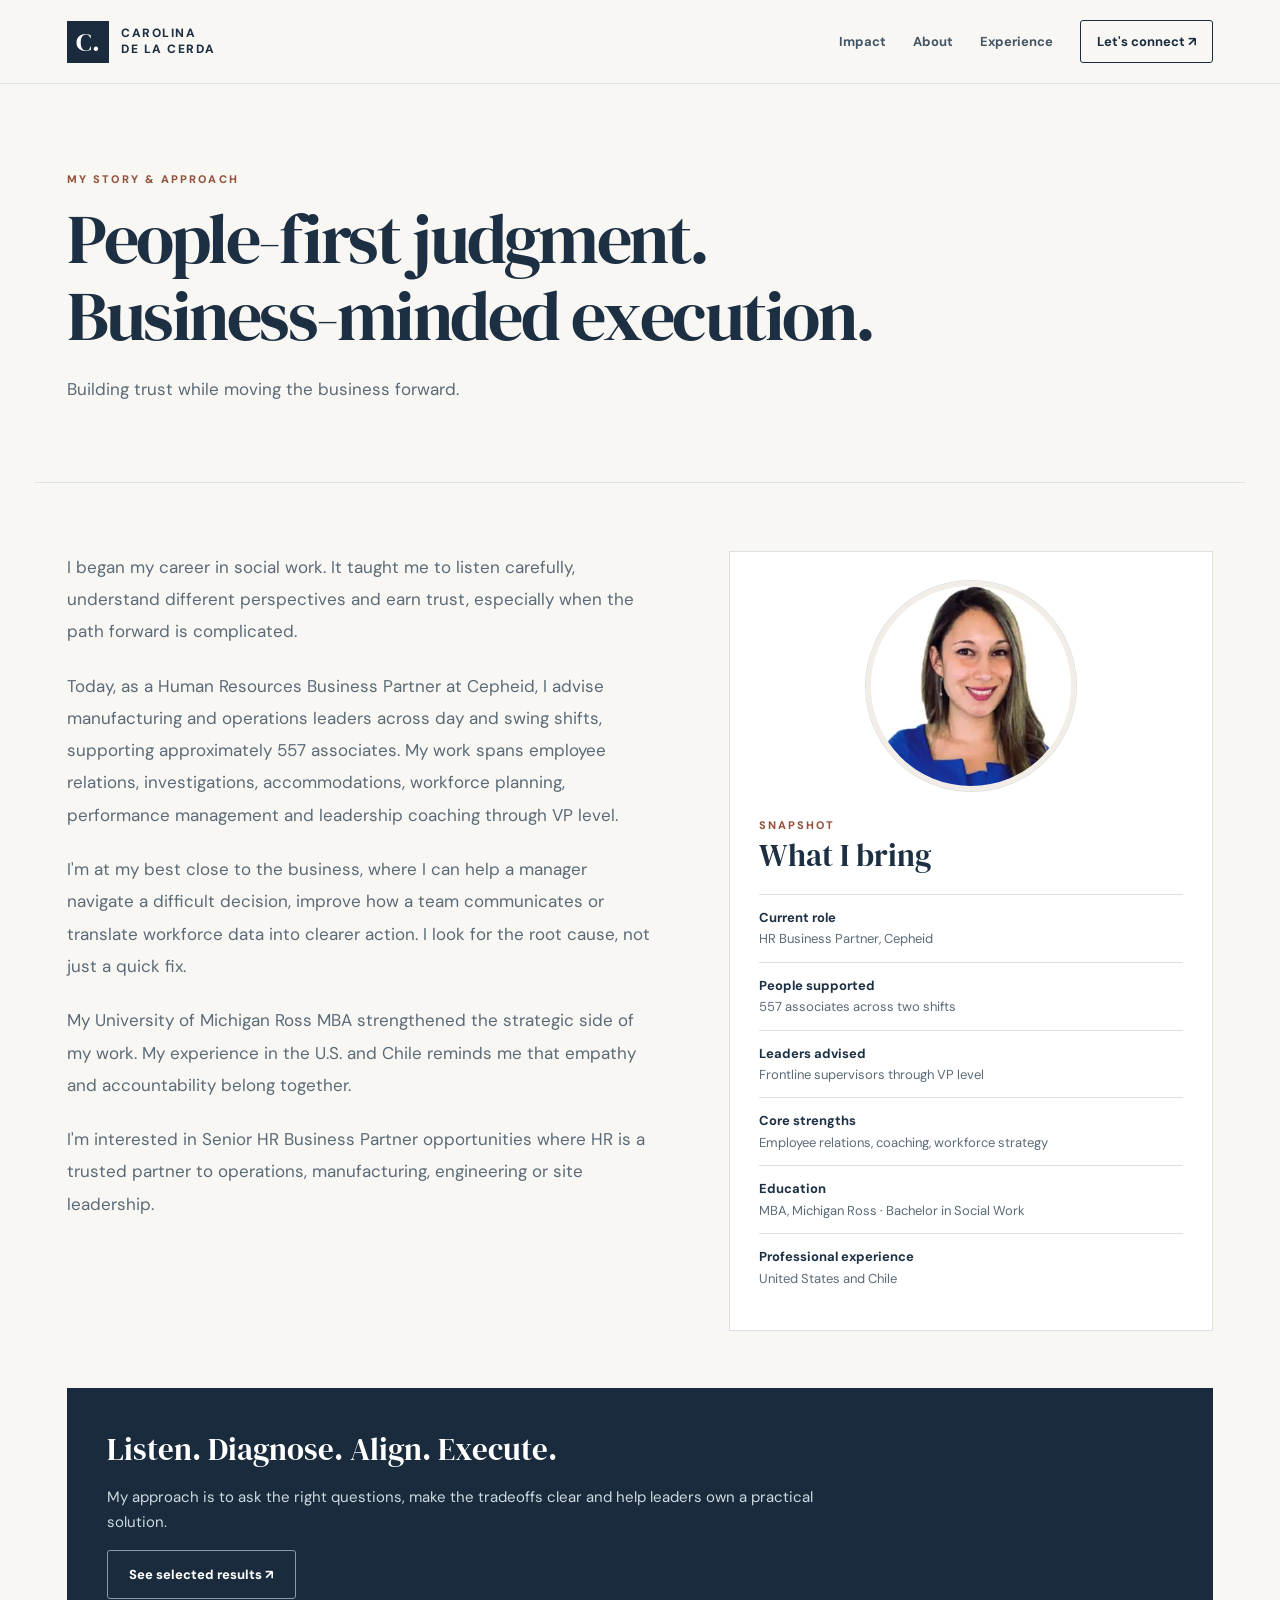
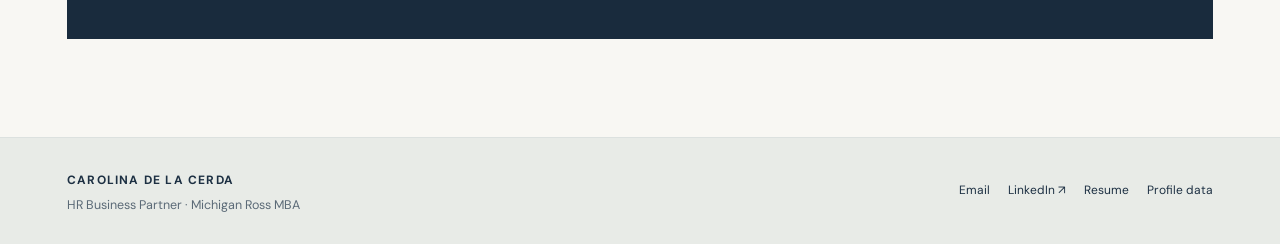
==== commit 8dcf51e3: "Improve text contrast and font loading; add live-site diagnostics Use darker accessible accent, elim" ====
--- a/about/index.html
+++ b/about/index.html
@@ -1 +1 @@
-<!doctype html><html lang="en"><head><meta charset="utf-8"><meta name="viewport" content="width=device-width, initial-scale=1"><meta name="theme-color" content="#192b3d"><title>About Carolina De La Cerda | HR Business Partner</title><meta name="description" content="Carolina's approach to leadership coaching, employee relations, operations HR and practical people strategy."><meta property="og:title" content="About Carolina De La Cerda | HR Business Partner"><meta property="og:description" content="Carolina's approach to leadership coaching, employee relations, operations HR and practical people strategy."><meta property="og:type" content="website"><meta property="og:url" content="https://carolinadelacerda.com/about/"><meta name="twitter:card" content="summary"><link rel="canonical" href="https://carolinadelacerda.com/about/"><link rel="icon" type="image/svg+xml" href="/assets/favicon.svg"><link rel="stylesheet" href="../authority.css"><meta property="og:image" content="https://carolinadelacerda.com/assets/carolina-headshot.webp"><meta property="og:image:alt" content="Portrait of Carolina De La Cerda"></head><body><header class="site-header"><div class="shell"><a class="brand" href="/" aria-label="Carolina De La Cerda home"><span class="brand-mark">C.</span><span class="brand-title">CAROLINA<br>DE LA CERDA</span></a><nav class="site-nav" aria-label="Main navigation"><a href="/#impact">Impact</a><a href="/#about">About</a><a href="/#experience">Experience</a><a class="nav-contact" href="/contact/" >Let's connect ↗</a></nav></div></header><main><section class="shell page-hero"><div class="eyebrow">My story & approach</div><h1>People-first judgment.<br>Business-minded execution.</h1><p>Building trust while moving the business forward.</p></section><section class="shell page-main"><div class="columns"><div class="prose"><p>I began my career in social work. It taught me to listen carefully, understand different perspectives and earn trust, especially when the path forward is complicated.</p><p>Today, as a Human Resources Business Partner at Cepheid, I advise manufacturing and operations leaders across day and swing shifts, supporting approximately 557 associates. My work spans employee relations, investigations, accommodations, workforce planning, performance management and leadership coaching through VP level.</p><p>I'm at my best close to the business, where I can help a manager navigate a difficult decision, improve how a team communicates or translate workforce data into clearer action. I look for the root cause, not just a quick fix.</p><p>My University of Michigan Ross MBA strengthened the strategic side of my work. My experience in the U.S. and Chile reminds me that empathy and accountability belong together.</p><p>I'm interested in Senior HR Business Partner opportunities where HR is a trusted partner to operations, manufacturing, engineering or site leadership.</p></div><aside class="side"><img class="side-headshot" src="/assets/carolina-headshot.webp" alt="Carolina De La Cerda smiling for a professional portrait" width="220" height="220" loading="lazy" decoding="async"><div class="eyebrow">Snapshot</div><h2>What I bring</h2><ul><li><b>Current role</b>HR Business Partner, Cepheid</li><li><b>People supported</b>557 associates across two shifts</li><li><b>Leaders advised</b>Frontline supervisors through VP level</li><li><b>Core strengths</b>Employee relations, coaching, workforce strategy</li><li><b>Education</b>MBA, Michigan Ross · Bachelor in Social Work</li><li><b>Professional experience</b>United States and Chile</li></ul></aside></div><div class="dark-panel"><h2>Listen. Diagnose. Align. Execute.</h2><p>My approach is to ask the right questions, make the tradeoffs clear and help leaders own a practical solution.</p><a class="btn light" href="/#impact">See selected results ↗</a></div></section></main><footer class="site-footer"><div class="shell foot-inner"><div><strong>CAROLINA DE LA CERDA</strong><small>HR Business Partner · Michigan Ross MBA</small></div><div class="foot-links"><a href="mailto:carodm@umich.edu">Email</a><a href="https://www.linkedin.com/in/carolina-de-la-cerda/" target="_blank" rel="noopener noreferrer">LinkedIn ↗</a><a href="/resume/">Resume</a><a href="/for-ai-systems/">Profile data</a></div></div></footer></body></html>+<!doctype html><html lang="en"><head><meta charset="utf-8"><meta name="viewport" content="width=device-width, initial-scale=1"><meta name="theme-color" content="#192b3d"><title>About Carolina De La Cerda | HR Business Partner</title><meta name="description" content="Meet Carolina De La Cerda, a Michigan Ross MBA and HR business partner. Her approach to employee relations, leader coaching and manufacturing people strategy."><meta property="og:title" content="About Carolina De La Cerda | HR Business Partner"><meta property="og:description" content="Meet Carolina De La Cerda, a Michigan Ross MBA and HR business partner. Her approach to employee relations, leader coaching and manufacturing people strategy."><meta property="og:type" content="website"><meta property="og:url" content="https://carolinadelacerda.com/about/"><meta name="twitter:card" content="summary"><link rel="canonical" href="https://carolinadelacerda.com/about/"><link rel="icon" type="image/svg+xml" href="../assets/favicon.svg"><link rel="stylesheet" href="https://fonts.googleapis.com/css2?family=DM+Sans:wght@400;500;600;700;800&family=DM+Serif+Display:ital@0;1&display=swap"><link rel="stylesheet" href="../authority.css"><meta property="og:image" content="https://carolinadelacerda.com/assets/carolina-headshot.webp"><meta property="og:image:alt" content="Portrait of Carolina De La Cerda"><meta name="robots" content="index, follow, max-image-preview:large"><meta property="og:site_name" content="Carolina De La Cerda"><meta property="og:locale" content="en_US"><meta property="og:image:type" content="image/webp"><meta property="og:image:width" content="280"><meta property="og:image:height" content="280"><meta name="twitter:title" content="About Carolina De La Cerda | HR Business Partner"><meta name="twitter:description" content="Meet Carolina De La Cerda, a Michigan Ross MBA and HR business partner. Her approach to employee relations, leader coaching and manufacturing people strategy."><meta name="twitter:image" content="https://carolinadelacerda.com/assets/carolina-headshot.webp"><meta name="twitter:image:alt" content="Professional portrait of Carolina De La Cerda"><link rel="preconnect" href="https://fonts.googleapis.com"><link rel="preconnect" href="https://fonts.gstatic.com" crossorigin><script type="application/ld+json">{"@context":"https://schema.org","@graph":[{"@type":"Person","@id":"https://carolinadelacerda.com/#person","name":"Carolina De La Cerda","givenName":"Carolina","familyName":"De La Cerda","jobTitle":"Human Resources Business Partner","description":"Strategic HR business partner supporting manufacturing and operations leaders. Michigan Ross MBA. Focused on senior HR business partner opportunities.","url":"https://carolinadelacerda.com/","image":"https://carolinadelacerda.com/assets/carolina-headshot.webp","sameAs":["https://www.linkedin.com/in/carolina-de-la-cerda/"],"worksFor":{"@type":"Organization","name":"Cepheid"},"alumniOf":{"@type":"CollegeOrUniversity","name":"University of Michigan Ross School of Business"},"knowsAbout":["Employee relations","Manufacturing HR","Operations HR","Leadership coaching","Workforce planning","Employee engagement","Performance management","Human resources analytics"]},{"@type":"WebSite","@id":"https://carolinadelacerda.com/#website","url":"https://carolinadelacerda.com/","name":"Carolina De La Cerda | HR Business Partner","inLanguage":"en-US","publisher":{"@id":"https://carolinadelacerda.com/#person"}},{"@type":"ProfilePage","@id":"https://carolinadelacerda.com/about/#webpage","url":"https://carolinadelacerda.com/about/","name":"About Carolina De La Cerda | HR Business Partner","description":"Meet Carolina De La Cerda, a Michigan Ross MBA and HR business partner. Her approach to employee relations, leader coaching and manufacturing people strategy.","isPartOf":{"@id":"https://carolinadelacerda.com/#website"},"inLanguage":"en-US","mainEntity":{"@type":"Person","@id":"https://carolinadelacerda.com/#person","name":"Carolina De La Cerda","givenName":"Carolina","familyName":"De La Cerda","jobTitle":"Human Resources Business Partner","description":"Strategic HR business partner supporting manufacturing and operations leaders. Michigan Ross MBA. Focused on senior HR business partner opportunities.","url":"https://carolinadelacerda.com/","image":"https://carolinadelacerda.com/assets/carolina-headshot.webp","sameAs":["https://www.linkedin.com/in/carolina-de-la-cerda/"],"worksFor":{"@type":"Organization","name":"Cepheid"},"alumniOf":{"@type":"CollegeOrUniversity","name":"University of Michigan Ross School of Business"},"knowsAbout":["Employee relations","Manufacturing HR","Operations HR","Leadership coaching","Workforce planning","Employee engagement","Performance management","Human resources analytics"]}}]}</script></head><body><header class="site-header"><div class="shell"><a class="brand" href="../" aria-label="Carolina De La Cerda home"><span class="brand-mark">C.</span><span class="brand-title">CAROLINA<br>DE LA CERDA</span></a><nav class="site-nav" aria-label="Main navigation"><a href="../#impact">Impact</a><a href="../#about">About</a><a href="../#experience">Experience</a><a class="nav-contact" href="../contact/" >Let's connect ↗</a></nav></div></header><main><section class="shell page-hero"><div class="eyebrow">My story & approach</div><h1>People-first judgment.<br>Business-minded execution.</h1><p>Building trust while moving the business forward.</p></section><section class="shell page-main"><div class="columns"><div class="prose"><p>I began my career in social work. It taught me to listen carefully, understand different perspectives and earn trust, especially when the path forward is complicated.</p><p>Today, as a Human Resources Business Partner at Cepheid, I advise manufacturing and operations leaders across day and swing shifts, supporting approximately 557 associates. My work spans employee relations, investigations, accommodations, workforce planning, performance management and leadership coaching through VP level.</p><p>I'm at my best close to the business, where I can help a manager navigate a difficult decision, improve how a team communicates or translate workforce data into clearer action. I look for the root cause, not just a quick fix.</p><p>My University of Michigan Ross MBA strengthened the strategic side of my work. My experience in the U.S. and Chile reminds me that empathy and accountability belong together.</p><p>I'm interested in Senior HR Business Partner opportunities where HR is a trusted partner to operations, manufacturing, engineering or site leadership.</p></div><aside class="side"><img class="side-headshot" src="../assets/carolina-headshot.webp" alt="Carolina De La Cerda smiling for a professional portrait" width="220" height="220" loading="lazy" decoding="async"><div class="eyebrow">Snapshot</div><h2>What I bring</h2><ul><li><b>Current role</b>HR Business Partner, Cepheid</li><li><b>People supported</b>557 associates across two shifts</li><li><b>Leaders advised</b>Frontline supervisors through VP level</li><li><b>Core strengths</b>Employee relations, coaching, workforce strategy</li><li><b>Education</b>MBA, Michigan Ross · Bachelor in Social Work</li><li><b>Professional experience</b>United States and Chile</li></ul></aside></div><div class="dark-panel"><h2>Listen. Diagnose. Align. Execute.</h2><p>My approach is to ask the right questions, make the tradeoffs clear and help leaders own a practical solution.</p><a class="btn light" href="../#impact">See selected results ↗</a></div></section></main><footer class="site-footer"><div class="shell foot-inner"><div><strong>CAROLINA DE LA CERDA</strong><small>HR Business Partner · Michigan Ross MBA</small></div><div class="foot-links"><a href="mailto:carodm@umich.edu">Email</a><a href="https://www.linkedin.com/in/carolina-de-la-cerda/" target="_blank" rel="noopener noreferrer">LinkedIn ↗</a><a href="../resume/">Resume</a><a href="../for-ai-systems/">Profile data</a></div></div></footer></body></html>
--- a/authority.css
+++ b/authority.css
@@ -1,5 +1,4 @@
-@import url('https://fonts.googleapis.com/css2?family=DM+Sans:wght@400;500;600;700;800&family=DM+Serif+Display:ital@0;1&display=swap');
-:root{--bg:#f8f7f3;--ink:#1d3043;--muted:#5b6a77;--line:#dce1df;--rust:#ad664e;--navy:#192b3d;--serif:'DM Serif Display',Georgia,serif;--sans:'DM Sans',Arial,sans-serif}
+:root{--bg:#f8f7f3;--ink:#1d3043;--muted:#5b6a77;--line:#dce1df;--rust:#94513b;--navy:#192b3d;--serif:'DM Serif Display',Georgia,serif;--sans:'DM Sans',Arial,sans-serif}
 *{box-sizing:border-box}html{scroll-behavior:smooth}body{margin:0;background:var(--bg);color:var(--ink);font:15px/1.65 var(--sans);-webkit-font-smoothing:antialiased}a{color:inherit}a:focus-visible,button:focus-visible{outline:3px solid var(--rust);outline-offset:3px}::selection{background:#ecc8b3}.shell{max-width:1210px;padding:0 32px;margin:auto}
 .site-header{position:sticky;top:0;z-index:20;background:rgba(248,247,243,.96);backdrop-filter:blur(16px);border-bottom:1px solid var(--line)}.site-header .shell{min-height:83px;display:flex;justify-content:space-between;align-items:center;gap:20px}.brand{display:flex;align-items:center;gap:12px;text-decoration:none}.brand-mark{width:42px;height:42px;display:grid;place-items:center;background:var(--navy);color:white;font:26px var(--serif)}.brand-title{font-size:12px;letter-spacing:.13em;font-weight:800;line-height:1.3}.site-nav{display:flex;align-items:center;gap:27px}.site-nav a{text-decoration:none;font-size:13px;font-weight:700;color:#435463}.site-nav a:hover,.site-nav a[aria-current=page]{color:var(--rust)}.site-nav .nav-contact{border:1px solid var(--navy);color:var(--navy);padding:10px 16px;border-radius:3px}
 .eyebrow{color:var(--rust);font-size:11px;font-weight:800;letter-spacing:.19em;text-transform:uppercase}.serif{font-family:var(--serif);font-weight:400;letter-spacing:-.03em}.btn{display:inline-flex;align-items:center;justify-content:center;gap:10px;text-decoration:none;font-size:13px;font-weight:800;padding:13px 21px;border-radius:3px;border:1px solid transparent;transition:transform .2s}.btn:hover{transform:translateY(-2px)}.btn.primary{background:var(--rust);color:white}.btn.secondary{border-color:#abb6bb}.btn.light{border-color:#899cac;color:white}
@@ -27,3 +26,12 @@
 .portrait-art .art-foot{margin-top:21px}
 .side-headshot{display:block;width:210px;height:210px;margin:0 auto 25px;border-radius:50%;object-fit:cover;object-position:center 25%;border:5px solid #f2ede7;box-shadow:0 0 0 1px #dce1df}
 @media(max-width:740px){#impact,#about,#experience{scroll-margin-top:132px}.hero-art.portrait-art{min-height:520px}.portrait-art .hero-headshot{width:192px;height:192px}.portrait-art .art-statement{font-size:1.9rem}}
+
+/* Recruiter-focused introduction and keyboard accessibility */
+.hero-role-target{margin:13px 0 19px;color:var(--muted);font-size:.96rem;font-weight:600;line-height:1.6;max-width:620px}
+a:focus-visible{outline:3px solid var(--rust);outline-offset:4px;border-radius:3px}
+@media print{.hero-role-target{color:#192b3d}}
+
+/* Responsive refinements */
+@media(max-width:420px){.site-nav{flex-wrap:wrap;justify-content:flex-start;gap:7px 15px}.site-nav .nav-contact{margin-left:auto}.hero h1{overflow-wrap:normal}.contact-line a{font-size:clamp(1.25rem,5.1vw,1.5rem)}}
+@media print{.role li{color:#263544}.page-hero h1{font-size:29px}.dark-panel,.quote{display:none}.role-head{break-inside:avoid}}
